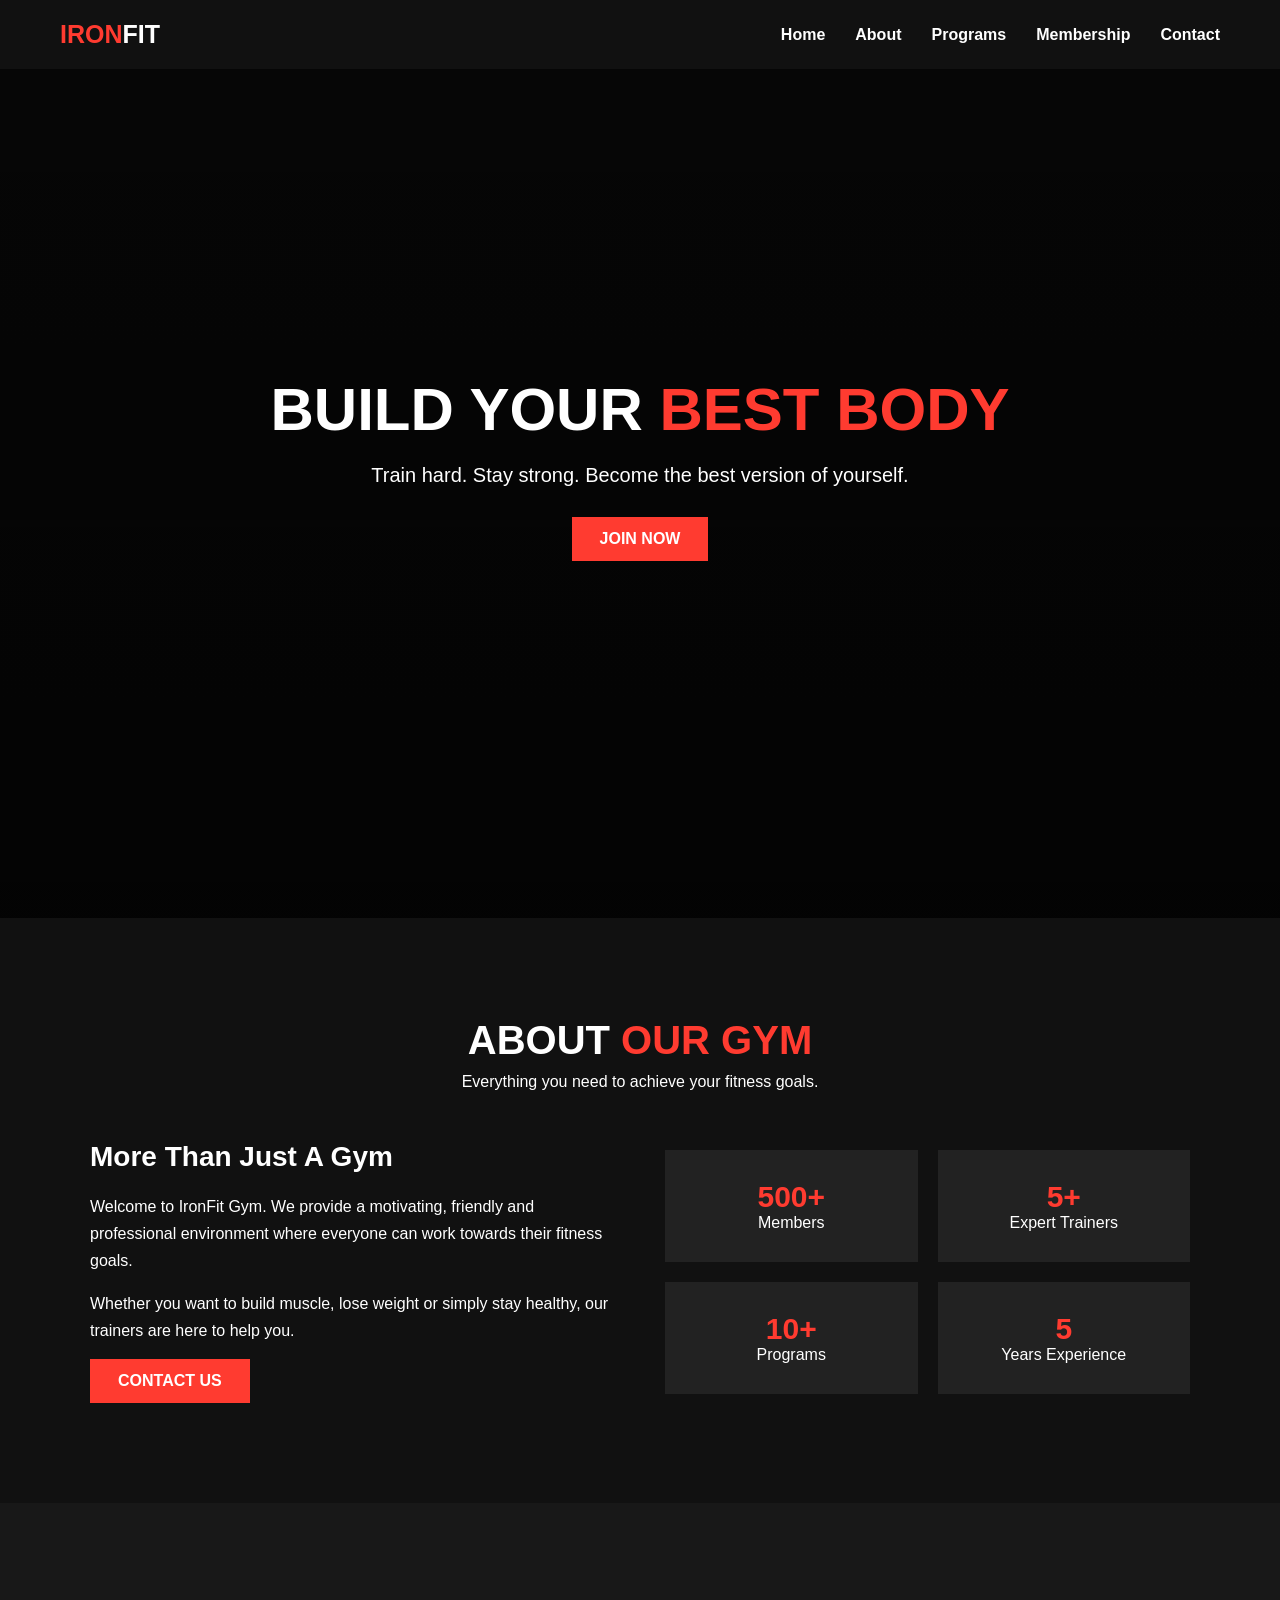
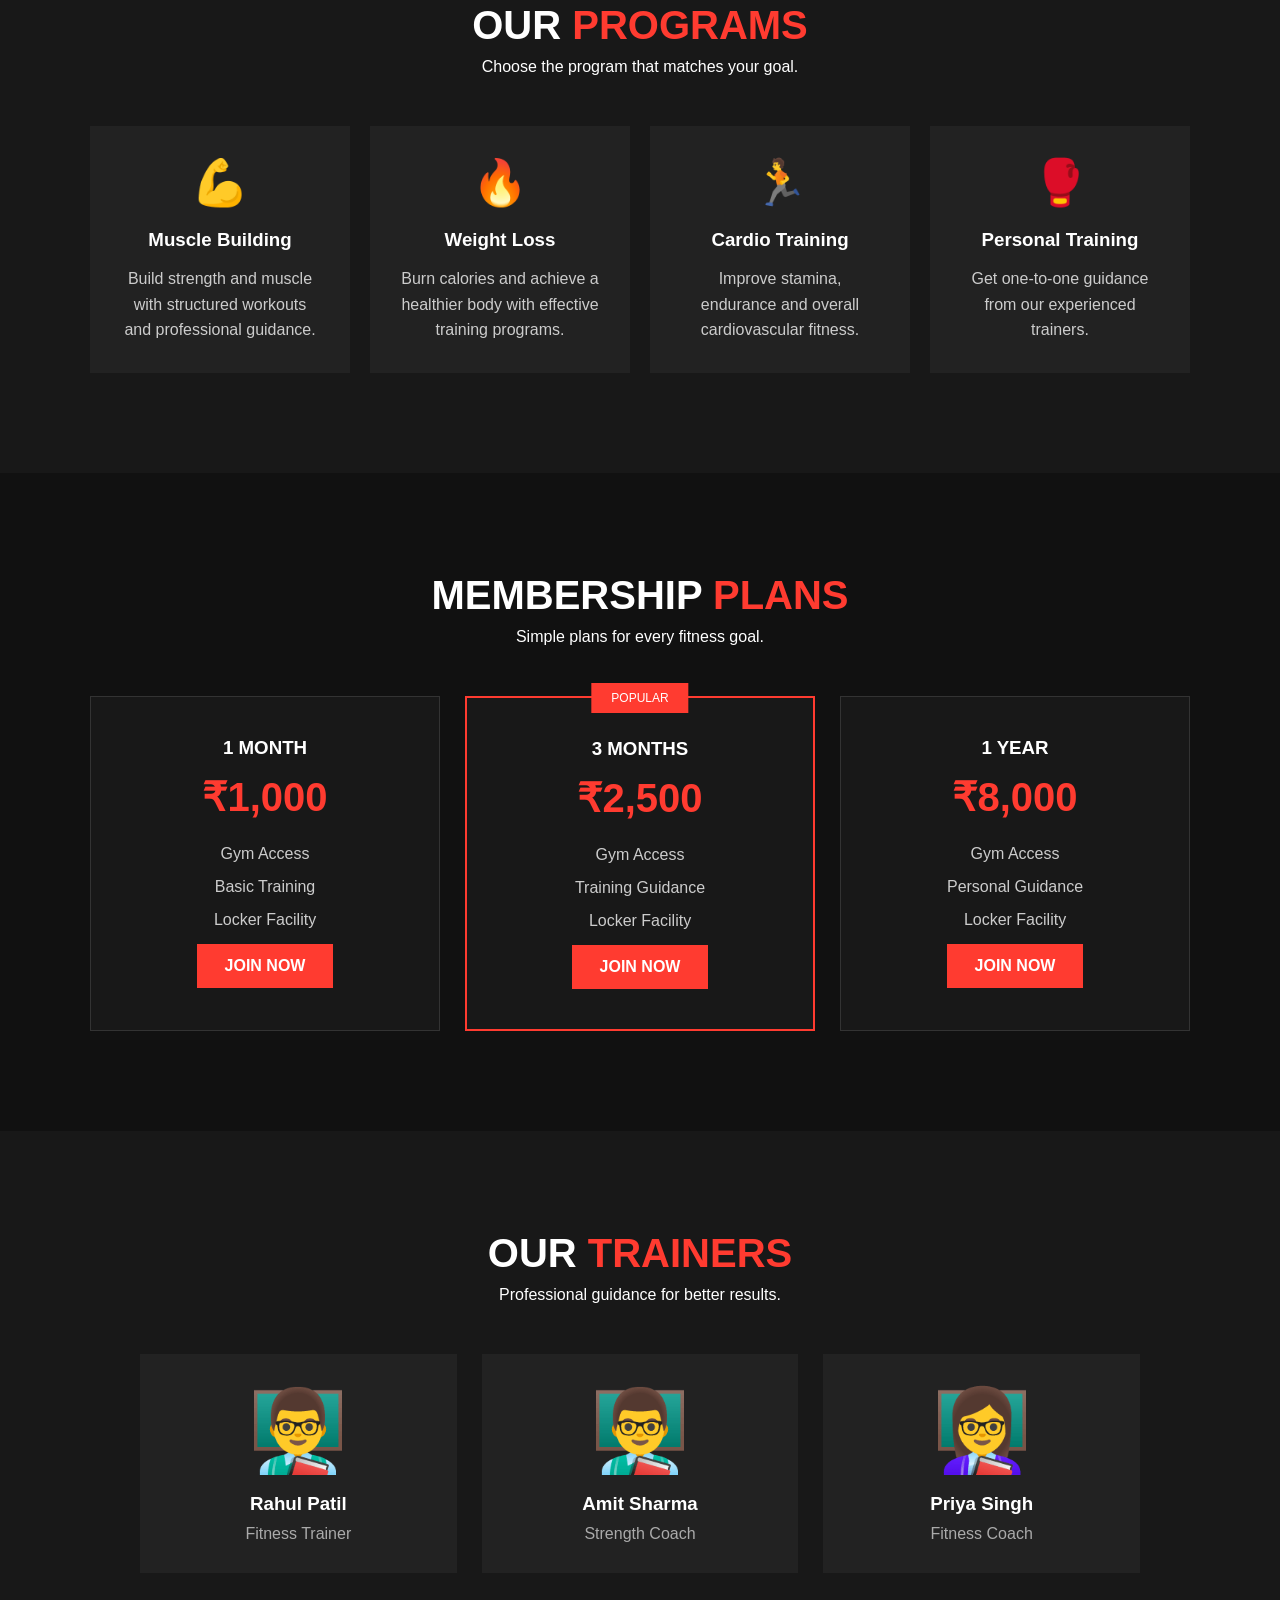
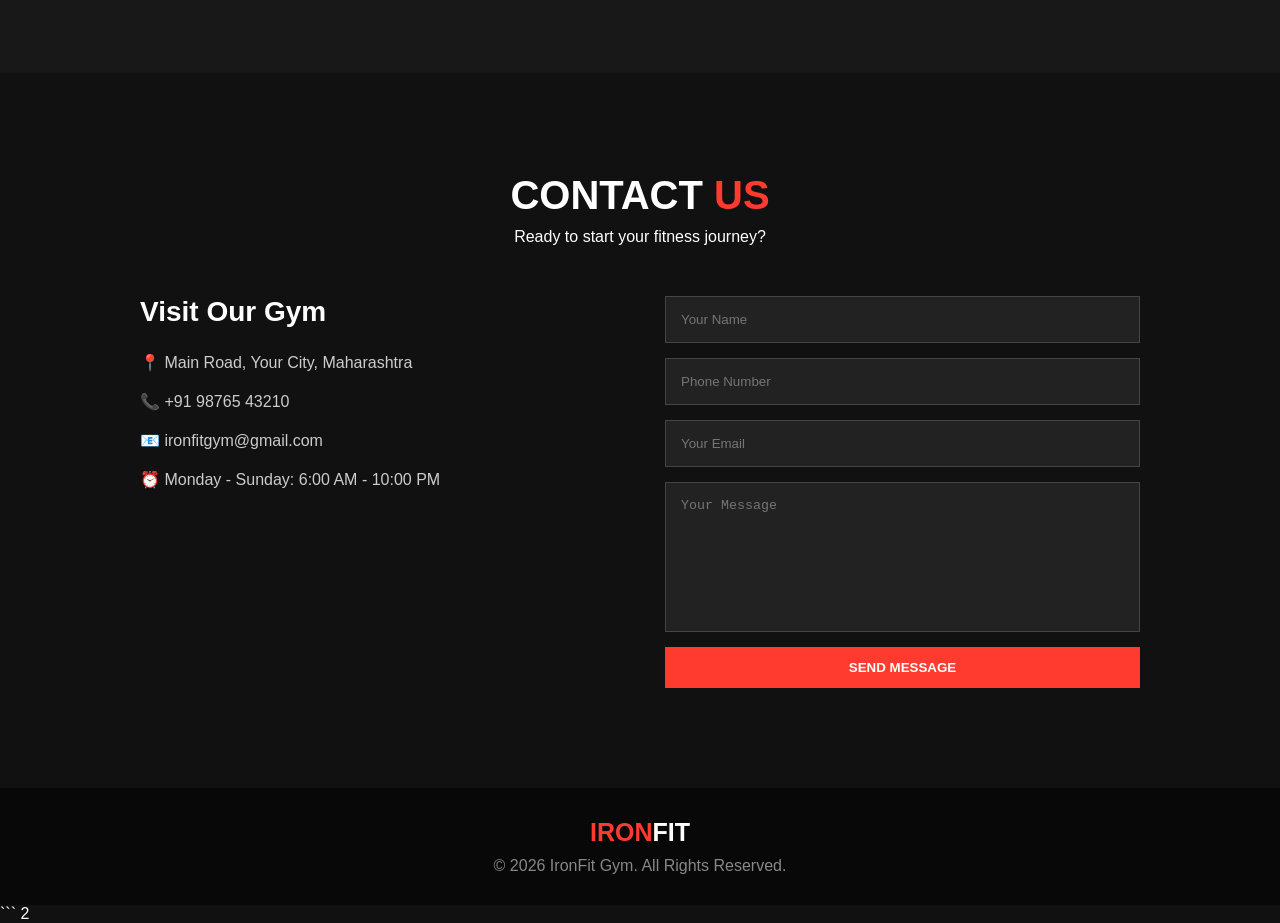
==== index.html @ e56e245d "Add Project" ====
<!DOCTYPE html>

<html lang="en">
<head>
    <meta charset="UTF-8">
    <meta name="viewport" content="width=device-width, initial-scale=1.0">

```
<title>IronFit Gym | Train Hard. Stay Strong.</title>

<link rel="stylesheet" href="style.css">
```

</head>

<body>

```
<!-- Navbar -->
<header>
    <nav class="navbar">

        <div class="logo">
            <span>IRON</span>FIT
        </div>

        <ul class="nav-links">
            <li><a href="#home">Home</a></li>
            <li><a href="#about">About</a></li>
            <li><a href="#programs">Programs</a></li>
            <li><a href="#plans">Membership</a></li>
            <li><a href="#contact">Contact</a></li>
        </ul>

        <button class="menu-btn">☰</button>

    </nav>
</header>


<!-- Hero Section -->
<section id="home" class="hero">

    <div class="hero-content">

        <h1>BUILD YOUR <span>BEST BODY</span></h1>

        <p>
            Train hard. Stay strong. Become the best version of yourself.
        </p>

        <a href="#plans" class="btn">JOIN NOW</a>

    </div>

</section>


<!-- About Section -->
<section id="about" class="section">

    <div class="section-title">
        <h2>ABOUT <span>OUR GYM</span></h2>
        <p>Everything you need to achieve your fitness goals.</p>
    </div>

    <div class="about-container">

        <div class="about-text">

            <h3>More Than Just A Gym</h3>

            <p>
                Welcome to IronFit Gym. We provide a motivating,
                friendly and professional environment where everyone
                can work towards their fitness goals.
            </p>

            <p>
                Whether you want to build muscle, lose weight or
                simply stay healthy, our trainers are here to help you.
            </p>

            <a href="#contact" class="btn">CONTACT US</a>

        </div>

        <div class="about-box">

            <div>
                <h3>500+</h3>
                <p>Members</p>
            </div>

            <div>
                <h3>5+</h3>
                <p>Expert Trainers</p>
            </div>

            <div>
                <h3>10+</h3>
                <p>Programs</p>
            </div>

            <div>
                <h3>5</h3>
                <p>Years Experience</p>
            </div>

        </div>

    </div>

</section>


<!-- Programs -->
<section id="programs" class="section dark-section">

    <div class="section-title">
        <h2>OUR <span>PROGRAMS</span></h2>
        <p>Choose the program that matches your goal.</p>
    </div>

    <div class="cards">

        <div class="card">
            <div class="icon">💪</div>
            <h3>Muscle Building</h3>
            <p>
                Build strength and muscle with structured workouts
                and professional guidance.
            </p>
        </div>

        <div class="card">
            <div class="icon">🔥</div>
            <h3>Weight Loss</h3>
            <p>
                Burn calories and achieve a healthier body with
                effective training programs.
            </p>
        </div>

        <div class="card">
            <div class="icon">🏃</div>
            <h3>Cardio Training</h3>
            <p>
                Improve stamina, endurance and overall cardiovascular
                fitness.
            </p>
        </div>

        <div class="card">
            <div class="icon">🥊</div>
            <h3>Personal Training</h3>
            <p>
                Get one-to-one guidance from our experienced trainers.
            </p>
        </div>

    </div>

</section>


<!-- Membership -->
<section id="plans" class="section">

    <div class="section-title">
        <h2>MEMBERSHIP <span>PLANS</span></h2>
        <p>Simple plans for every fitness goal.</p>
    </div>

    <div class="pricing-container">

        <div class="price-card">

            <h3>1 MONTH</h3>
            <h2>₹1,000</h2>

            <p>Gym Access</p>
            <p>Basic Training</p>
            <p>Locker Facility</p>

            <a href="#contact" class="btn">JOIN NOW</a>

        </div>


        <div class="price-card popular">

            <div class="popular-label">
                POPULAR
            </div>

            <h3>3 MONTHS</h3>
            <h2>₹2,500</h2>

            <p>Gym Access</p>
            <p>Training Guidance</p>
            <p>Locker Facility</p>

            <a href="#contact" class="btn">JOIN NOW</a>

        </div>


        <div class="price-card">

            <h3>1 YEAR</h3>
            <h2>₹8,000</h2>

            <p>Gym Access</p>
            <p>Personal Guidance</p>
            <p>Locker Facility</p>

            <a href="#contact" class="btn">JOIN NOW</a>

        </div>

    </div>

</section>


<!-- Trainers -->
<section class="section dark-section">

    <div class="section-title">
        <h2>OUR <span>TRAINERS</span></h2>
        <p>Professional guidance for better results.</p>
    </div>

    <div class="trainers">

        <div class="trainer">
            <div class="trainer-image">👨‍🏫</div>
            <h3>Rahul Patil</h3>
            <p>Fitness Trainer</p>
        </div>

        <div class="trainer">
            <div class="trainer-image">👨‍🏫</div>
            <h3>Amit Sharma</h3>
            <p>Strength Coach</p>
        </div>

        <div class="trainer">
            <div class="trainer-image">👩‍🏫</div>
            <h3>Priya Singh</h3>
            <p>Fitness Coach</p>
        </div>

    </div>

</section>


<!-- Contact -->
<section id="contact" class="section">

    <div class="section-title">

        <h2>CONTACT <span>US</span></h2>

        <p>
            Ready to start your fitness journey?
        </p>

    </div>


    <div class="contact-container">

        <div class="contact-info">

            <h3>Visit Our Gym</h3>

            <p>📍 Main Road, Your City, Maharashtra</p>

            <p>📞 +91 98765 43210</p>

            <p>📧 ironfitgym@gmail.com</p>

            <p>⏰ Monday - Sunday: 6:00 AM - 10:00 PM</p>

        </div>


        <!-- Formspree Contact Form -->
        <form action="https://formspree.io/f/mjyvznpp" method="POST">

            <input
                type="text"
                name="name"
                placeholder="Your Name"
                required
            >

            <input
                type="tel"
                name="phone"
                placeholder="Phone Number"
                required
            >

            <input
                type="email"
                name="email"
                placeholder="Your Email"
                required
            >

            <textarea
                name="message"
                placeholder="Your Message"
                required
            ></textarea>

            <button type="submit" class="btn">
                SEND MESSAGE
            </button>

        </form>

    </div>

</section>


<!-- Footer -->
<footer>

    <div class="logo">
        <span>IRON</span>FIT
    </div>

    <p>
        © 2026 IronFit Gym. All Rights Reserved.
    </p>

</footer>
```

</body>
</html>
2
---- style.css ----
* {
    margin: 0;
    padding: 0;
    box-sizing: border-box;
}

html {
    scroll-behavior: smooth;
}

body {
    font-family: Arial, sans-serif;
    background: #111;
    color: white;
}


/* Navbar */

header {
    position: fixed;
    top: 0;
    width: 100%;
    background: #111;
    z-index: 1000;
}

.navbar {
    max-width: 1200px;
    margin: auto;

    display: flex;
    justify-content: space-between;
    align-items: center;

    padding: 20px;
}

.logo {
    font-size: 25px;
    font-weight: bold;
}

.logo span {
    color: #ff3b30;
}

.nav-links {
    display: flex;
    list-style: none;
    gap: 30px;
}

.nav-links a {
    color: white;
    text-decoration: none;
    font-weight: bold;
}

.nav-links a:hover {
    color: #ff3b30;
}

.menu-btn {
    display: none;
    background: none;
    border: none;
    color: white;
    font-size: 28px;
}


/* Hero */

.hero {
    min-height: 100vh;

    display: flex;
    align-items: center;
    justify-content: center;

    text-align: center;

    padding: 100px 20px;

    background:
        linear-gradient(rgba(0,0,0,.65), rgba(0,0,0,.8)),
        url("https://images.unsplash.com/photo-1534438327276-14e5300c3a48")
        center/cover;
}

.hero-content {
    max-width: 800px;
}

.hero h1 {
    font-size: 60px;
    margin-bottom: 20px;
}

.hero h1 span {
    color: #ff3b30;
}

.hero p {
    font-size: 20px;
    margin-bottom: 30px;
}


/* Button */

.btn {
    display: inline-block;

    padding: 13px 28px;

    background: #ff3b30;
    color: white;

    text-decoration: none;

    border: none;

    font-weight: bold;

    cursor: pointer;

    transition: .3s;
}

.btn:hover {
    background: #d62828;
    transform: translateY(-2px);
}


/* Sections */

.section {
    padding: 100px 20px;
}

.dark-section {
    background: #181818;
}

.section-title {
    text-align: center;
    margin-bottom: 50px;
}

.section-title h2 {
    font-size: 40px;
    margin-bottom: 10px;
}

.section-title h2 span {
    color: #ff3b30;
}


/* About */

.about-container {
    max-width: 1100px;

    margin: auto;

    display: grid;

    grid-template-columns: 1fr 1fr;

    gap: 50px;

    align-items: center;
}

.about-text h3 {
    font-size: 28px;
    margin-bottom: 20px;
}

.about-text p {
    line-height: 1.7;
    margin-bottom: 15px;
}

.about-box {
    display: grid;

    grid-template-columns: 1fr 1fr;

    gap: 20px;
}

.about-box div {
    background: #222;

    padding: 30px;

    text-align: center;
}

.about-box h3 {
    color: #ff3b30;
    font-size: 30px;
}


/* Cards */

.cards {
    max-width: 1100px;

    margin: auto;

    display: grid;

    grid-template-columns: repeat(4, 1fr);

    gap: 20px;
}

.card {
    background: #222;

    padding: 30px;

    text-align: center;

    transition: .3s;
}

.card:hover {
    transform: translateY(-8px);
}

.icon {
    font-size: 45px;

    margin-bottom: 20px;
}

.card h3 {
    margin-bottom: 15px;
}

.card p {
    line-height: 1.6;
    color: #ccc;
}


/* Pricing */

.pricing-container {
    max-width: 1100px;

    margin: auto;

    display: grid;

    grid-template-columns: repeat(3, 1fr);

    gap: 25px;
}

.price-card {
    background: #181818;

    padding: 40px 30px;

    text-align: center;

    border: 1px solid #333;

    position: relative;
}

.price-card h3 {
    margin-bottom: 15px;
}

.price-card h2 {
    color: #ff3b30;

    font-size: 40px;

    margin-bottom: 25px;
}

.price-card p {
    margin: 15px;
    color: #ccc;
}

.popular {
    border: 2px solid #ff3b30;
}

.popular-label {
    position: absolute;

    top: 0;
    left: 50%;

    transform: translate(-50%, -50%);

    background: #ff3b30;

    padding: 8px 20px;

    font-size: 12px;
}


/* Trainers */

.trainers {
    max-width: 1000px;

    margin: auto;

    display: grid;

    grid-template-columns: repeat(3, 1fr);

    gap: 25px;

    text-align: center;
}

.trainer {
    background: #222;

    padding: 30px;
}

.trainer-image {
    font-size: 80px;

    margin-bottom: 15px;
}

.trainer p {
    color: #aaa;
    margin-top: 10px;
}


/* Contact */

.contact-container {
    max-width: 1000px;

    margin: auto;

    display: grid;

    grid-template-columns: 1fr 1fr;

    gap: 50px;
}

.contact-info h3 {
    font-size: 28px;

    margin-bottom: 25px;
}

.contact-info p {
    margin: 20px 0;

    color: #ccc;
}

form {
    display: flex;

    flex-direction: column;

    gap: 15px;
}

input,
textarea {
    width: 100%;

    padding: 15px;

    background: #222;

    border: 1px solid #444;

    color: white;

    outline: none;
}

textarea {
    height: 150px;

    resize: none;
}


/* Footer */

footer {
    text-align: center;

    padding: 30px;

    background: #080808;
}

footer p {
    margin-top: 10px;

    color: #888;
}


/* Mobile */

@media (max-width: 768px) {

    .nav-links {
        display: none;

        position: absolute;

        top: 70px;
        left: 0;

        width: 100%;

        background: #111;

        flex-direction: column;

        text-align: center;

        padding: 20px;
    }

    .nav-links.active {
        display: flex;
    }

    .menu-btn {
        display: block;
    }

    .hero h1 {
        font-size: 40px;
    }

    .about-container,
    .contact-container {
        grid-template-columns: 1fr;
    }

    .cards {
        grid-template-columns: 1fr 1fr;
    }

    .pricing-container {
        grid-template-columns: 1fr;
    }

    .trainers {
        grid-template-columns: 1fr;
    }
}


@media (max-width: 500px) {

    .cards {
        grid-template-columns: 1fr;
    }

    .hero h1 {
        font-size: 32px;
    }

    .section-title h2 {
        font-size: 30px;
    }
}
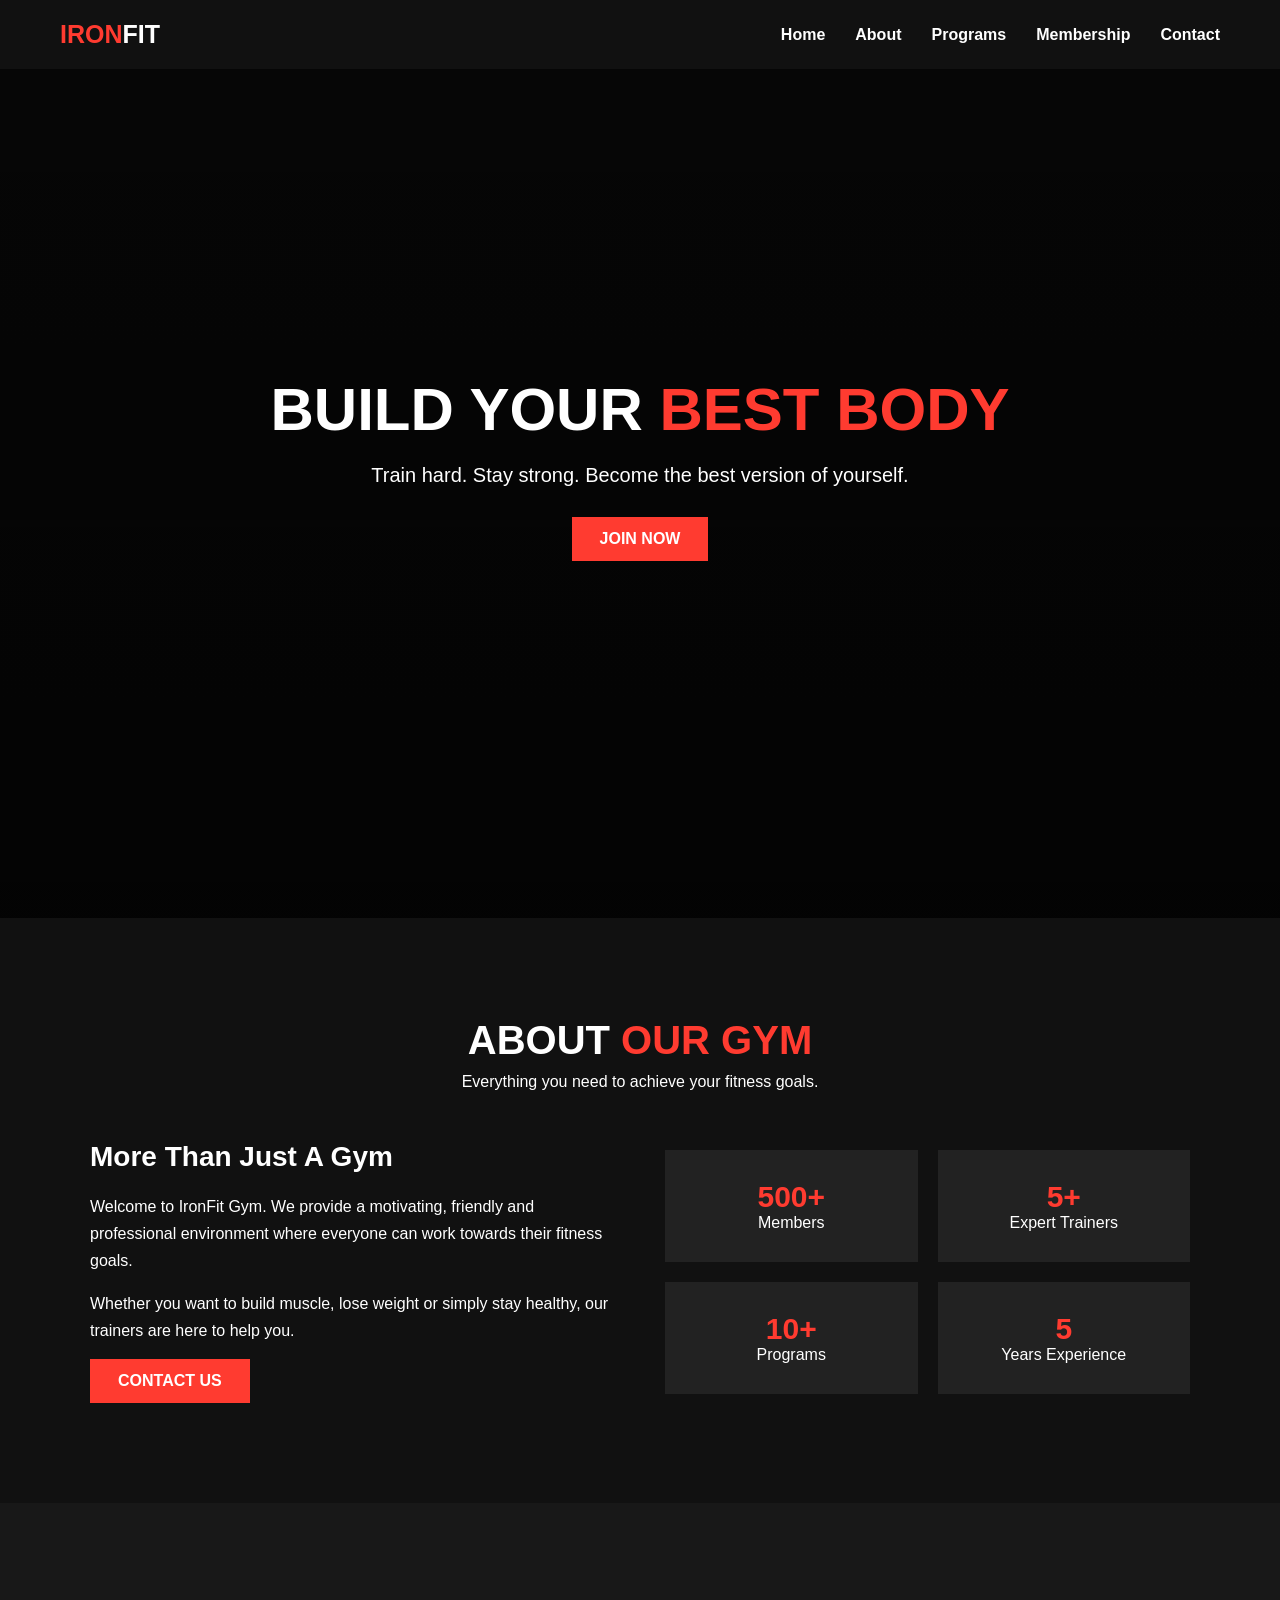
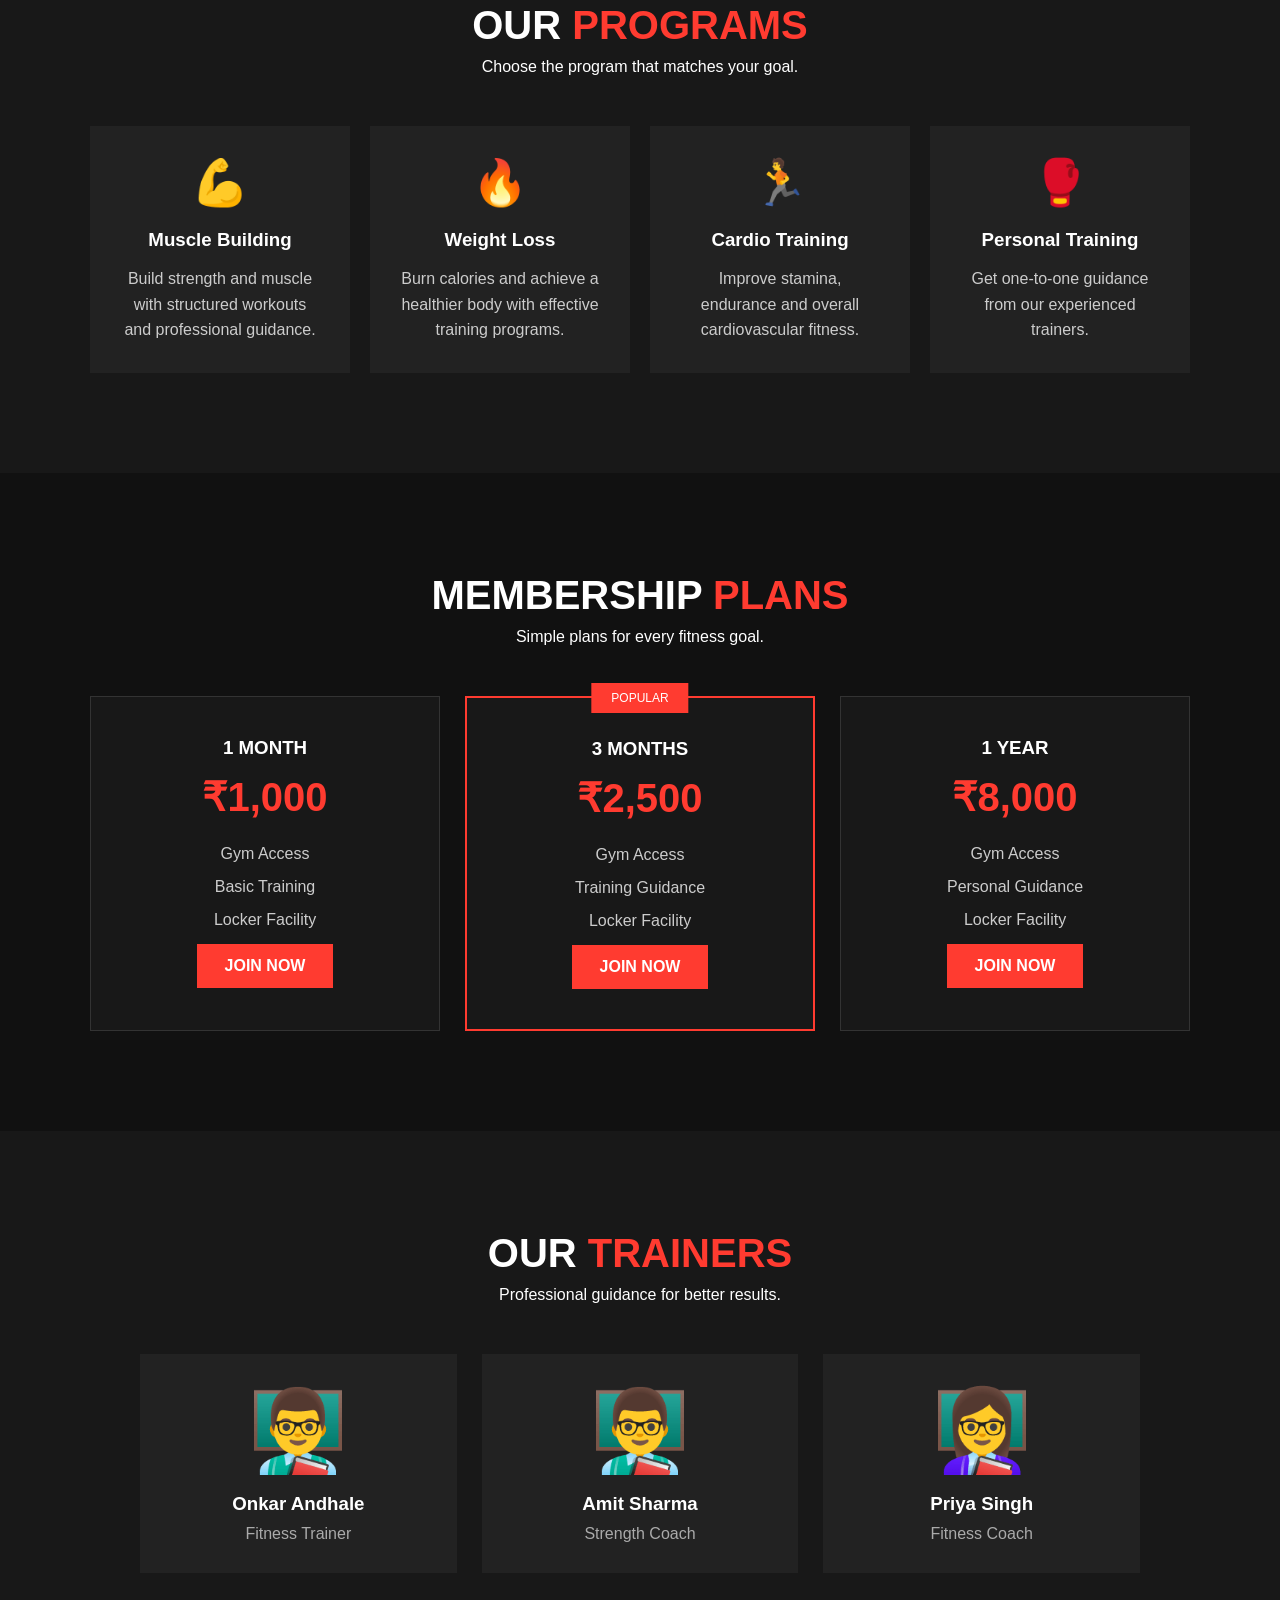
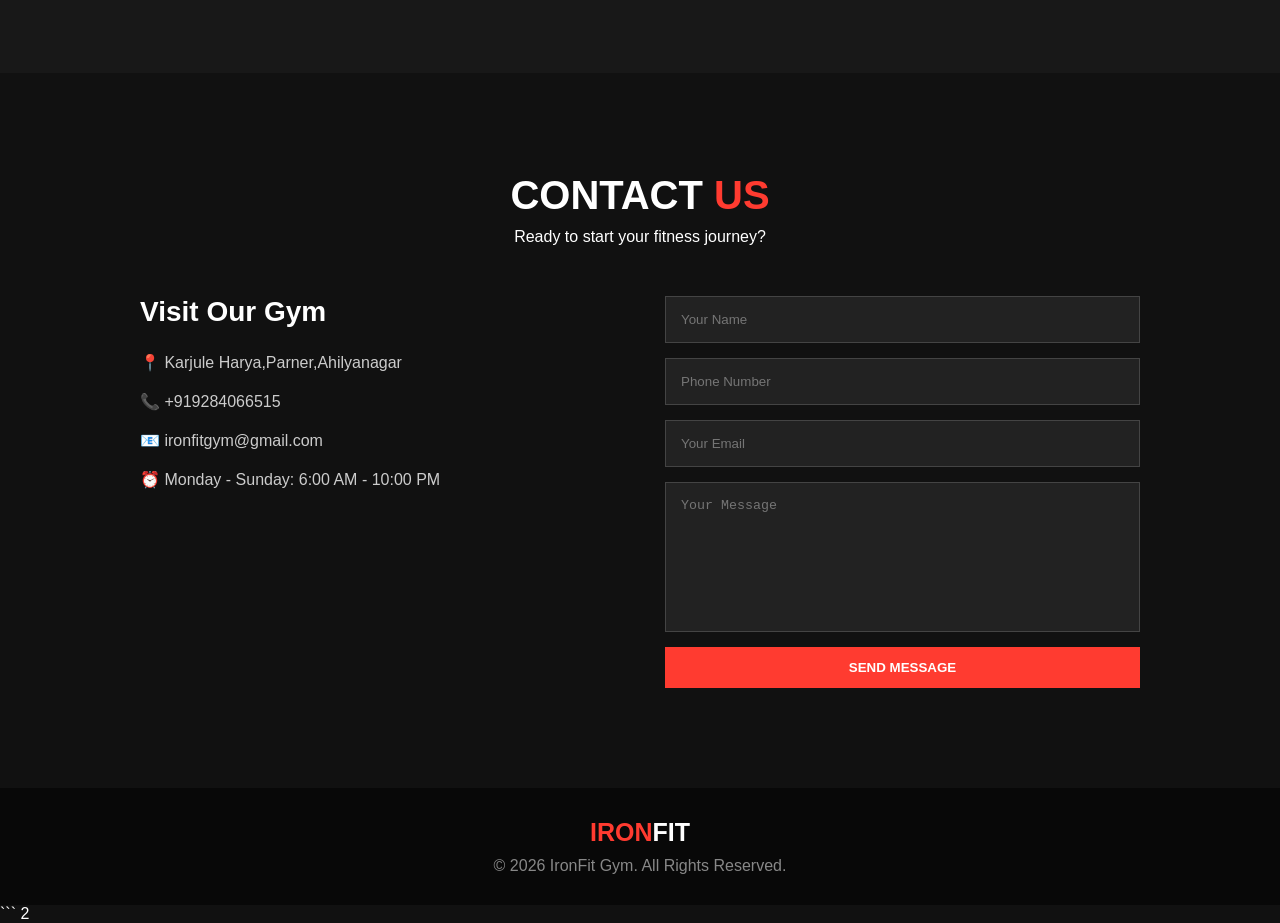
==== commit 58e1dd8a: "Fix HTML structure and update contact information Changes in contact Section and Trainer name" ====
--- a/index.html
+++ b/index.html
@@ -236,7 +236,7 @@
 
         <div class="trainer">
             <div class="trainer-image">👨‍🏫</div>
-            <h3>Rahul Patil</h3>
+            <h3>Onkar Andhale</h3>
             <p>Fitness Trainer</p>
         </div>
 
@@ -277,9 +277,9 @@
 
             <h3>Visit Our Gym</h3>
 
-            <p>📍 Main Road, Your City, Maharashtra</p>
-
-            <p>📞 +91 98765 43210</p>
+            <p>📍 Karjule Harya,Parner,Ahilyanagar</p>
+
+            <p>📞 +919284066515</p>
 
             <p>📧 ironfitgym@gmail.com</p>
 
@@ -345,4 +345,4 @@
 
 </body>
 </html>
-2+2
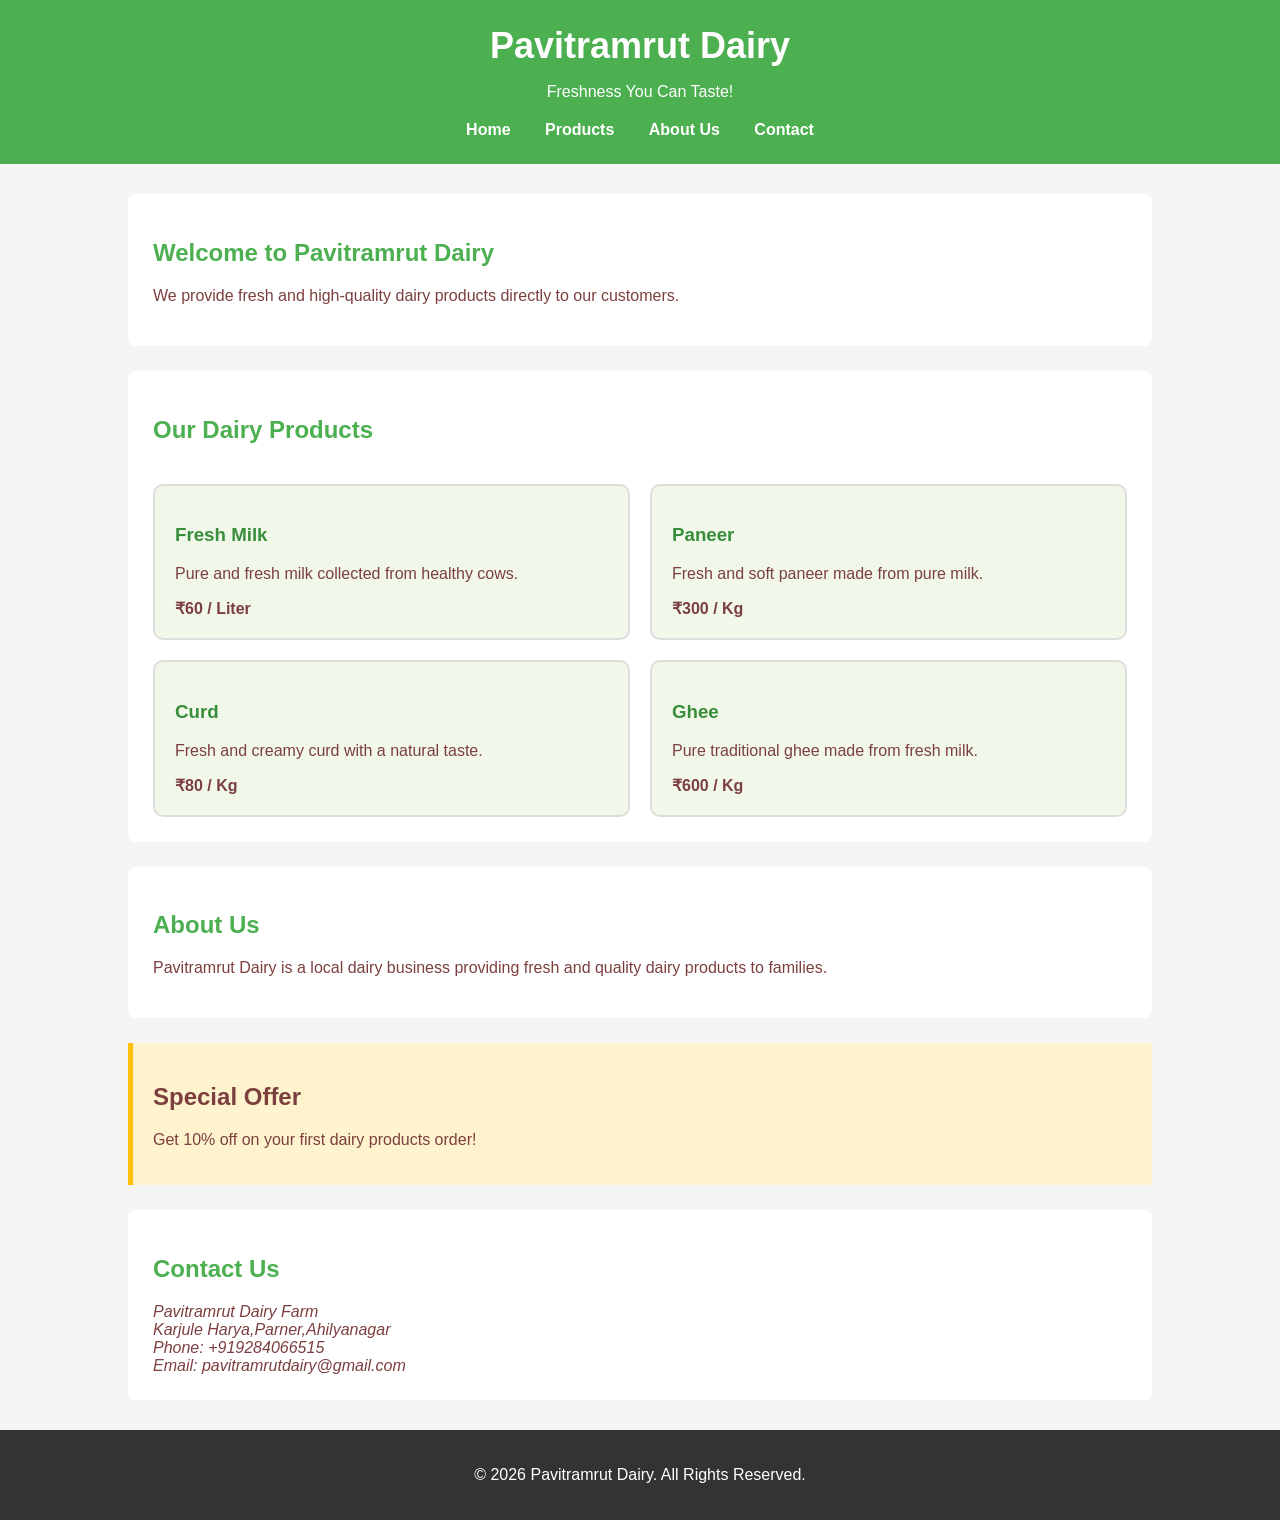
==== commit 85ad3163: "Add files via upload" ====
--- a/index.html
+++ b/index.html
@@ -1,348 +1,99 @@
 <!DOCTYPE html>
+<html lang="en">
 
-<html lang="en">
 <head>
     <meta charset="UTF-8">
     <meta name="viewport" content="width=device-width, initial-scale=1.0">
-
-```
-<title>IronFit Gym | Train Hard. Stay Strong.</title>
-
-<link rel="stylesheet" href="style.css">
-```
-
+    <link rel="stylesheet" href="style.css">
+    <title>Dairy bussness</title>
 </head>
 
 <body>
+    <header>
+        <h1>Pavitramrut Dairy </h1>
+        <p>Freshness You Can Taste!</p>
+        <!-- Navigation -->
+        <nav>
+            <a href="#home">Home</a>
+            <a href="#products">Products</a>
+            <a href="#about us">About Us</a>
+            <a href="#contact">Contact</a>
+        </nav>
+    </header>
+    <main>
+        <!-- home section -->
+        <section id="home">
+            <h2>Welcome to Pavitramrut Dairy</h2>
+            <p>
+                We provide fresh and high-quality dairy products
+                directly to our customers.
+            </p>
+        </section>
+        <!-- products section -->
+        <section id="products">
+            <h2>Our Dairy Products</h2>
 
-```
-<!-- Navbar -->
-<header>
-    <nav class="navbar">
+            <article>
+                <h3>Fresh Milk</h3>
+                <p>Pure and fresh milk collected from healthy cows.</p>
+                <strong>₹60 / Liter</strong>
+            </article>
 
-        <div class="logo">
-            <span>IRON</span>FIT
-        </div>
+            <article>
+                <h3>Paneer</h3>
+                <p>Fresh and soft paneer made from pure milk.</p>
+                <strong>₹300 / Kg</strong>
+            </article>
 
-        <ul class="nav-links">
-            <li><a href="#home">Home</a></li>
-            <li><a href="#about">About</a></li>
-            <li><a href="#programs">Programs</a></li>
-            <li><a href="#plans">Membership</a></li>
-            <li><a href="#contact">Contact</a></li>
-        </ul>
+            <article>
+                <h3>Curd</h3>
+                <p>Fresh and creamy curd with a natural taste.</p>
+                <strong>₹80 / Kg</strong>
+            </article>
 
-        <button class="menu-btn">☰</button>
+            <article>
+                <h3>Ghee</h3>
+                <p>Pure traditional ghee made from fresh milk.</p>
+                <strong>₹600 / Kg</strong>
+            </article>
 
-    </nav>
-</header>
+        </section>
+        <!-- about section -->
+        <section id="about us">
+            <h2>About Us</h2>
+
+            <p>
+                Pavitramrut Dairy is a local dairy business providing
+                fresh and quality dairy products to families.
+            </p>
+
+        </section>
+        <!-- Aside -->
+        <aside>
+            <h2>Special Offer</h2>
+            <p>
+                Get 10% off on your first dairy products order!
+            </p>
+        </aside>
+
+        <section id="contact">
+            <h2>Contact Us</h2>
+            <address>
+                Pavitramrut Dairy Farm<br>
+                Karjule Harya,Parner,Ahilyanagar<br>
+                Phone: +919284066515<br>
+                Email: pavitramrutdairy@gmail.com
+            </address>
+
+        </section>
+    </main>
+    <!-- Footer -->
+    <footer>
+        <p>&copy; 2026 Pavitramrut Dairy. All Rights Reserved.</p>
+    </footer>
 
 
-<!-- Hero Section -->
-<section id="home" class="hero">
-
-    <div class="hero-content">
-
-        <h1>BUILD YOUR <span>BEST BODY</span></h1>
-
-        <p>
-            Train hard. Stay strong. Become the best version of yourself.
-        </p>
-
-        <a href="#plans" class="btn">JOIN NOW</a>
-
-    </div>
-
-</section>
-
-
-<!-- About Section -->
-<section id="about" class="section">
-
-    <div class="section-title">
-        <h2>ABOUT <span>OUR GYM</span></h2>
-        <p>Everything you need to achieve your fitness goals.</p>
-    </div>
-
-    <div class="about-container">
-
-        <div class="about-text">
-
-            <h3>More Than Just A Gym</h3>
-
-            <p>
-                Welcome to IronFit Gym. We provide a motivating,
-                friendly and professional environment where everyone
-                can work towards their fitness goals.
-            </p>
-
-            <p>
-                Whether you want to build muscle, lose weight or
-                simply stay healthy, our trainers are here to help you.
-            </p>
-
-            <a href="#contact" class="btn">CONTACT US</a>
-
-        </div>
-
-        <div class="about-box">
-
-            <div>
-                <h3>500+</h3>
-                <p>Members</p>
-            </div>
-
-            <div>
-                <h3>5+</h3>
-                <p>Expert Trainers</p>
-            </div>
-
-            <div>
-                <h3>10+</h3>
-                <p>Programs</p>
-            </div>
-
-            <div>
-                <h3>5</h3>
-                <p>Years Experience</p>
-            </div>
-
-        </div>
-
-    </div>
-
-</section>
-
-
-<!-- Programs -->
-<section id="programs" class="section dark-section">
-
-    <div class="section-title">
-        <h2>OUR <span>PROGRAMS</span></h2>
-        <p>Choose the program that matches your goal.</p>
-    </div>
-
-    <div class="cards">
-
-        <div class="card">
-            <div class="icon">💪</div>
-            <h3>Muscle Building</h3>
-            <p>
-                Build strength and muscle with structured workouts
-                and professional guidance.
-            </p>
-        </div>
-
-        <div class="card">
-            <div class="icon">🔥</div>
-            <h3>Weight Loss</h3>
-            <p>
-                Burn calories and achieve a healthier body with
-                effective training programs.
-            </p>
-        </div>
-
-        <div class="card">
-            <div class="icon">🏃</div>
-            <h3>Cardio Training</h3>
-            <p>
-                Improve stamina, endurance and overall cardiovascular
-                fitness.
-            </p>
-        </div>
-
-        <div class="card">
-            <div class="icon">🥊</div>
-            <h3>Personal Training</h3>
-            <p>
-                Get one-to-one guidance from our experienced trainers.
-            </p>
-        </div>
-
-    </div>
-
-</section>
-
-
-<!-- Membership -->
-<section id="plans" class="section">
-
-    <div class="section-title">
-        <h2>MEMBERSHIP <span>PLANS</span></h2>
-        <p>Simple plans for every fitness goal.</p>
-    </div>
-
-    <div class="pricing-container">
-
-        <div class="price-card">
-
-            <h3>1 MONTH</h3>
-            <h2>₹1,000</h2>
-
-            <p>Gym Access</p>
-            <p>Basic Training</p>
-            <p>Locker Facility</p>
-
-            <a href="#contact" class="btn">JOIN NOW</a>
-
-        </div>
-
-
-        <div class="price-card popular">
-
-            <div class="popular-label">
-                POPULAR
-            </div>
-
-            <h3>3 MONTHS</h3>
-            <h2>₹2,500</h2>
-
-            <p>Gym Access</p>
-            <p>Training Guidance</p>
-            <p>Locker Facility</p>
-
-            <a href="#contact" class="btn">JOIN NOW</a>
-
-        </div>
-
-
-        <div class="price-card">
-
-            <h3>1 YEAR</h3>
-            <h2>₹8,000</h2>
-
-            <p>Gym Access</p>
-            <p>Personal Guidance</p>
-            <p>Locker Facility</p>
-
-            <a href="#contact" class="btn">JOIN NOW</a>
-
-        </div>
-
-    </div>
-
-</section>
-
-
-<!-- Trainers -->
-<section class="section dark-section">
-
-    <div class="section-title">
-        <h2>OUR <span>TRAINERS</span></h2>
-        <p>Professional guidance for better results.</p>
-    </div>
-
-    <div class="trainers">
-
-        <div class="trainer">
-            <div class="trainer-image">👨‍🏫</div>
-            <h3>Onkar Andhale</h3>
-            <p>Fitness Trainer</p>
-        </div>
-
-        <div class="trainer">
-            <div class="trainer-image">👨‍🏫</div>
-            <h3>Amit Sharma</h3>
-            <p>Strength Coach</p>
-        </div>
-
-        <div class="trainer">
-            <div class="trainer-image">👩‍🏫</div>
-            <h3>Priya Singh</h3>
-            <p>Fitness Coach</p>
-        </div>
-
-    </div>
-
-</section>
-
-
-<!-- Contact -->
-<section id="contact" class="section">
-
-    <div class="section-title">
-
-        <h2>CONTACT <span>US</span></h2>
-
-        <p>
-            Ready to start your fitness journey?
-        </p>
-
-    </div>
-
-
-    <div class="contact-container">
-
-        <div class="contact-info">
-
-            <h3>Visit Our Gym</h3>
-
-            <p>📍 Karjule Harya,Parner,Ahilyanagar</p>
-
-            <p>📞 +919284066515</p>
-
-            <p>📧 ironfitgym@gmail.com</p>
-
-            <p>⏰ Monday - Sunday: 6:00 AM - 10:00 PM</p>
-
-        </div>
-
-
-        <!-- Formspree Contact Form -->
-        <form action="https://formspree.io/f/mjyvznpp" method="POST">
-
-            <input
-                type="text"
-                name="name"
-                placeholder="Your Name"
-                required
-            >
-
-            <input
-                type="tel"
-                name="phone"
-                placeholder="Phone Number"
-                required
-            >
-
-            <input
-                type="email"
-                name="email"
-                placeholder="Your Email"
-                required
-            >
-
-            <textarea
-                name="message"
-                placeholder="Your Message"
-                required
-            ></textarea>
-
-            <button type="submit" class="btn">
-                SEND MESSAGE
-            </button>
-
-        </form>
-
-    </div>
-
-</section>
-
-
-<!-- Footer -->
-<footer>
-
-    <div class="logo">
-        <span>IRON</span>FIT
-    </div>
-
-    <p>
-        © 2026 IronFit Gym. All Rights Reserved.
-    </p>
-
-</footer>
-```
 
 </body>
-</html>
-2
+
+</html>
--- a/style.css
+++ b/style.css
@@ -1,492 +1,97 @@
-* {
+/* General */
+body {
+    font-family: Arial, sans-serif;
     margin: 0;
-    padding: 0;
-    box-sizing: border-box;
+    background-color: #f5f5f5;
+    color: #7c3f3f;
+}
+/* Header */
+header {
+    background-color: #4caf50;
+    color: white;
+    text-align: center;
+    padding: 25px;
+}
+header h1 {
+    margin:0;
+    font-size: 36px;
+}
+/* Navigation */
+nav {
+    margin-top: 20px;
+}
+nav a {
+    color: white;
+    text-decoration:none;
+    margin: 0 15px;
+    font-weight: bold;
+}
+nav a:hover {
+    text-decoration: underline;
 }
 
-html {
-    scroll-behavior: smooth;
+/* Main */
+main {
+    width: 80%;
+    margin: 30px auto ;
+}
+/* Sections */
+section {
+    background-color: white;
+    padding: 25px;
+    margin-bottom: 25px;
+    border-radius: 8px;
+}
+section h2 {
+    color: #4caf50;
+}
+/* Products */
+#products {
+    display:grid ;
+    grid-template-columns: repeat(2, 1fr);
+    gap: 20px;
+}
+#products > h2 {
+    grid-column: 1 / -1;
+}
+article {
+    padding: 20px;
+    background-color: #f1f8e9;
+    border: 2px solid #ddd;
+    border-radius: 10px;
+}
+article h3 {
+    color: #388e3c;
 }
 
-body {
-    font-family: Arial, sans-serif;
-    background: #111;
+/* Aside */
+aside {
+    background-color: #fff3cd;
+    padding: 20px;
+    margin-bottom: 25px;
+    border-left: 5px solid #ffc107;
+}
+/* Footer */
+footer {
+    background-color: #333;
     color: white;
-}
+    text-align: center;
+    padding: 20px;
+}/* Mobile */
+@media (max-width: 600px) {
 
-
-/* Navbar */
-
-header {
-    position: fixed;
-    top: 0;
-    width: 100%;
-    background: #111;
-    z-index: 1000;
-}
-
-.navbar {
-    max-width: 1200px;
-    margin: auto;
-
-    display: flex;
-    justify-content: space-between;
-    align-items: center;
-
-    padding: 20px;
-}
-
-.logo {
-    font-size: 25px;
-    font-weight: bold;
-}
-
-.logo span {
-    color: #ff3b30;
-}
-
-.nav-links {
-    display: flex;
-    list-style: none;
-    gap: 30px;
-}
-
-.nav-links a {
-    color: white;
-    text-decoration: none;
-    font-weight: bold;
-}
-
-.nav-links a:hover {
-    color: #ff3b30;
-}
-
-.menu-btn {
-    display: none;
-    background: none;
-    border: none;
-    color: white;
-    font-size: 28px;
-}
-
-
-/* Hero */
-
-.hero {
-    min-height: 100vh;
-
-    display: flex;
-    align-items: center;
-    justify-content: center;
-
-    text-align: center;
-
-    padding: 100px 20px;
-
-    background:
-        linear-gradient(rgba(0,0,0,.65), rgba(0,0,0,.8)),
-        url("https://images.unsplash.com/photo-1534438327276-14e5300c3a48")
-        center/cover;
-}
-
-.hero-content {
-    max-width: 800px;
-}
-
-.hero h1 {
-    font-size: 60px;
-    margin-bottom: 20px;
-}
-
-.hero h1 span {
-    color: #ff3b30;
-}
-
-.hero p {
-    font-size: 20px;
-    margin-bottom: 30px;
-}
-
-
-/* Button */
-
-.btn {
-    display: inline-block;
-
-    padding: 13px 28px;
-
-    background: #ff3b30;
-    color: white;
-
-    text-decoration: none;
-
-    border: none;
-
-    font-weight: bold;
-
-    cursor: pointer;
-
-    transition: .3s;
-}
-
-.btn:hover {
-    background: #d62828;
-    transform: translateY(-2px);
-}
-
-
-/* Sections */
-
-.section {
-    padding: 100px 20px;
-}
-
-.dark-section {
-    background: #181818;
-}
-
-.section-title {
-    text-align: center;
-    margin-bottom: 50px;
-}
-
-.section-title h2 {
-    font-size: 40px;
-    margin-bottom: 10px;
-}
-
-.section-title h2 span {
-    color: #ff3b30;
-}
-
-
-/* About */
-
-.about-container {
-    max-width: 1100px;
-
-    margin: auto;
-
-    display: grid;
-
-    grid-template-columns: 1fr 1fr;
-
-    gap: 50px;
-
-    align-items: center;
-}
-
-.about-text h3 {
-    font-size: 28px;
-    margin-bottom: 20px;
-}
-
-.about-text p {
-    line-height: 1.7;
-    margin-bottom: 15px;
-}
-
-.about-box {
-    display: grid;
-
-    grid-template-columns: 1fr 1fr;
-
-    gap: 20px;
-}
-
-.about-box div {
-    background: #222;
-
-    padding: 30px;
-
-    text-align: center;
-}
-
-.about-box h3 {
-    color: #ff3b30;
-    font-size: 30px;
-}
-
-
-/* Cards */
-
-.cards {
-    max-width: 1100px;
-
-    margin: auto;
-
-    display: grid;
-
-    grid-template-columns: repeat(4, 1fr);
-
-    gap: 20px;
-}
-
-.card {
-    background: #222;
-
-    padding: 30px;
-
-    text-align: center;
-
-    transition: .3s;
-}
-
-.card:hover {
-    transform: translateY(-8px);
-}
-
-.icon {
-    font-size: 45px;
-
-    margin-bottom: 20px;
-}
-
-.card h3 {
-    margin-bottom: 15px;
-}
-
-.card p {
-    line-height: 1.6;
-    color: #ccc;
-}
-
-
-/* Pricing */
-
-.pricing-container {
-    max-width: 1100px;
-
-    margin: auto;
-
-    display: grid;
-
-    grid-template-columns: repeat(3, 1fr);
-
-    gap: 25px;
-}
-
-.price-card {
-    background: #181818;
-
-    padding: 40px 30px;
-
-    text-align: center;
-
-    border: 1px solid #333;
-
-    position: relative;
-}
-
-.price-card h3 {
-    margin-bottom: 15px;
-}
-
-.price-card h2 {
-    color: #ff3b30;
-
-    font-size: 40px;
-
-    margin-bottom: 25px;
-}
-
-.price-card p {
-    margin: 15px;
-    color: #ccc;
-}
-
-.popular {
-    border: 2px solid #ff3b30;
-}
-
-.popular-label {
-    position: absolute;
-
-    top: 0;
-    left: 50%;
-
-    transform: translate(-50%, -50%);
-
-    background: #ff3b30;
-
-    padding: 8px 20px;
-
-    font-size: 12px;
-}
-
-
-/* Trainers */
-
-.trainers {
-    max-width: 1000px;
-
-    margin: auto;
-
-    display: grid;
-
-    grid-template-columns: repeat(3, 1fr);
-
-    gap: 25px;
-
-    text-align: center;
-}
-
-.trainer {
-    background: #222;
-
-    padding: 30px;
-}
-
-.trainer-image {
-    font-size: 80px;
-
-    margin-bottom: 15px;
-}
-
-.trainer p {
-    color: #aaa;
-    margin-top: 10px;
-}
-
-
-/* Contact */
-
-.contact-container {
-    max-width: 1000px;
-
-    margin: auto;
-
-    display: grid;
-
-    grid-template-columns: 1fr 1fr;
-
-    gap: 50px;
-}
-
-.contact-info h3 {
-    font-size: 28px;
-
-    margin-bottom: 25px;
-}
-
-.contact-info p {
-    margin: 20px 0;
-
-    color: #ccc;
-}
-
-form {
-    display: flex;
-
-    flex-direction: column;
-
-    gap: 15px;
-}
-
-input,
-textarea {
-    width: 100%;
-
-    padding: 15px;
-
-    background: #222;
-
-    border: 1px solid #444;
-
-    color: white;
-
-    outline: none;
-}
-
-textarea {
-    height: 150px;
-
-    resize: none;
-}
-
-
-/* Footer */
-
-footer {
-    text-align: center;
-
-    padding: 30px;
-
-    background: #080808;
-}
-
-footer p {
-    margin-top: 10px;
-
-    color: #888;
-}
-
-
-/* Mobile */
-
-@media (max-width: 768px) {
-
-    .nav-links {
-        display: none;
-
-        position: absolute;
-
-        top: 70px;
-        left: 0;
-
-        width: 100%;
-
-        background: #111;
-
-        flex-direction: column;
-
-        text-align: center;
-
-        padding: 20px;
+    main {
+        width: 90%;
     }
 
-    .nav-links.active {
-        display: flex;
-    }
-
-    .menu-btn {
-        display: block;
-    }
-
-    .hero h1 {
-        font-size: 40px;
-    }
-
-    .about-container,
-    .contact-container {
+    #products {
         grid-template-columns: 1fr;
     }
 
-    .cards {
-        grid-template-columns: 1fr 1fr;
-    }
-
-    .pricing-container {
-        grid-template-columns: 1fr;
-    }
-
-    .trainers {
-        grid-template-columns: 1fr;
+    nav a {
+        display: block;
+        margin: 10px;
     }
 }
 
 
-@media (max-width: 500px) {
-
-    .cards {
-        grid-template-columns: 1fr;
-    }
-
-    .hero h1 {
-        font-size: 32px;
-    }
-
-    .section-title h2 {
-        font-size: 30px;
-    }
-}
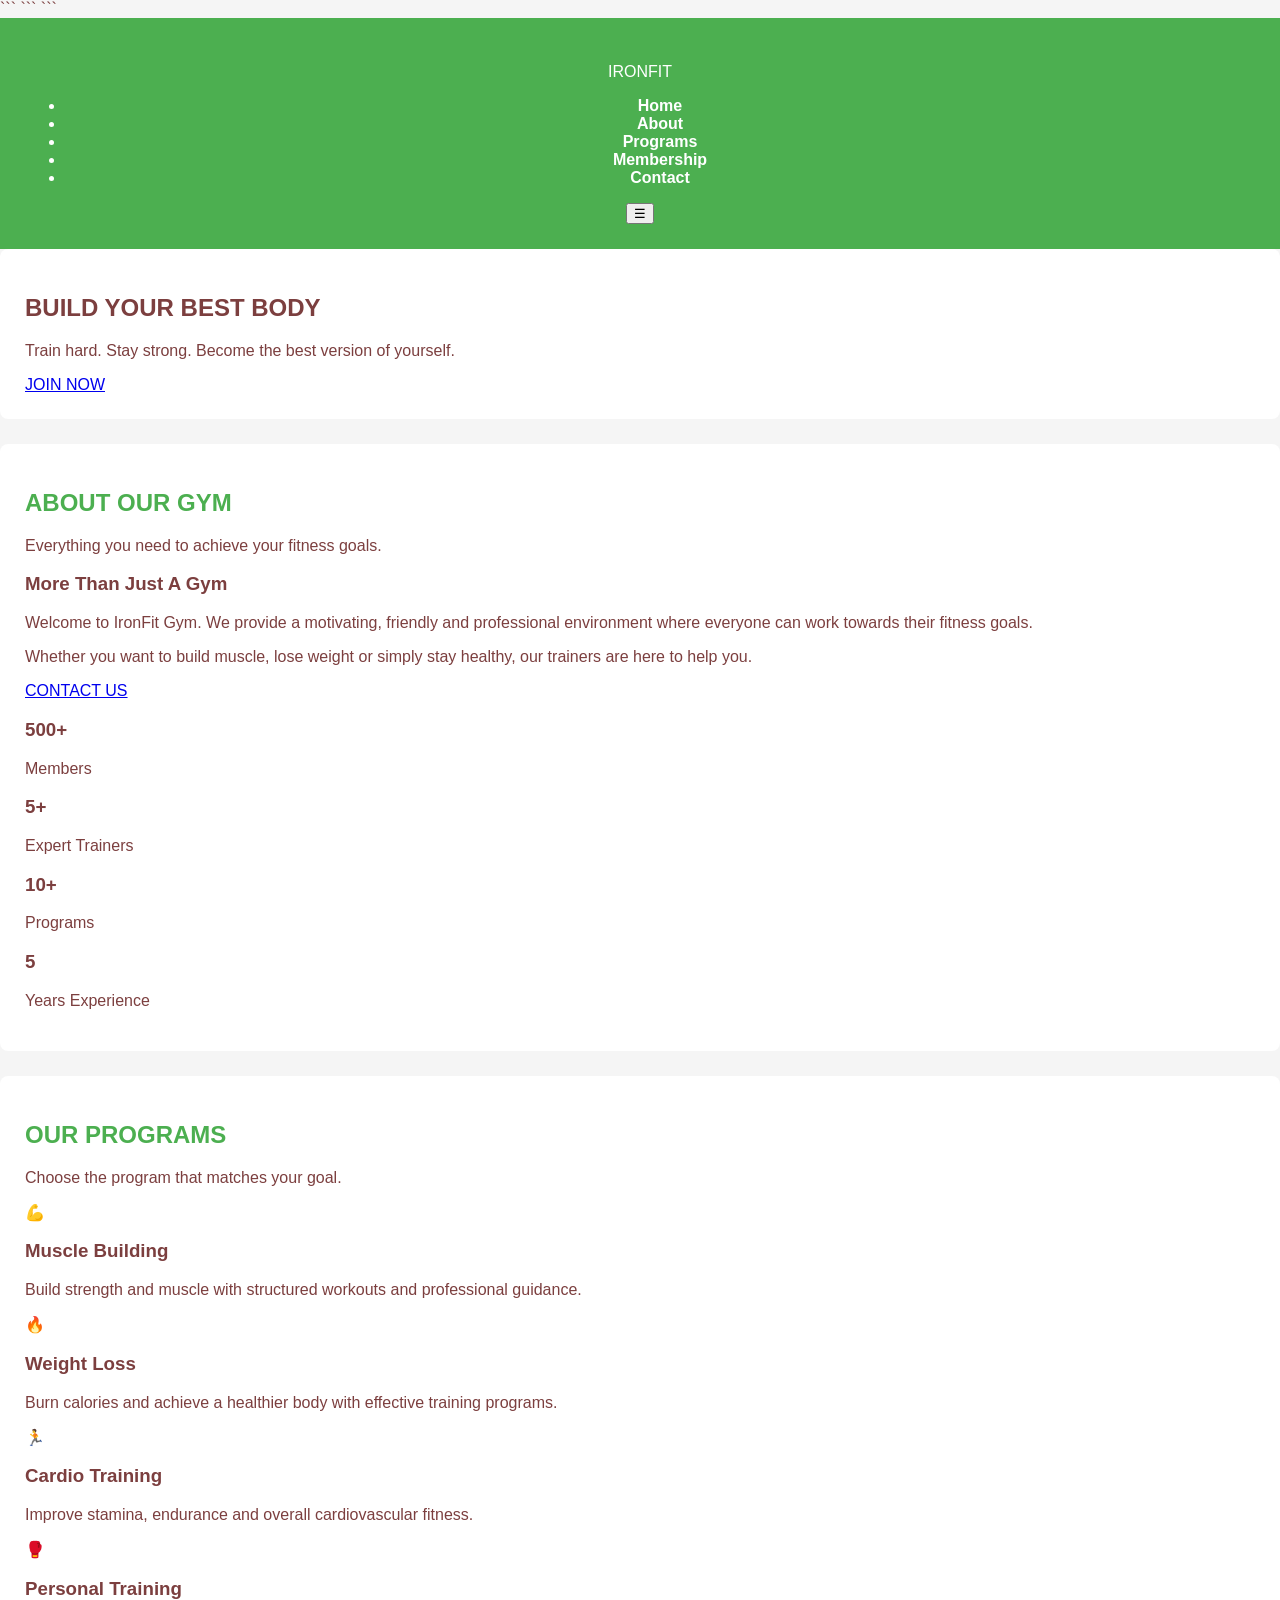
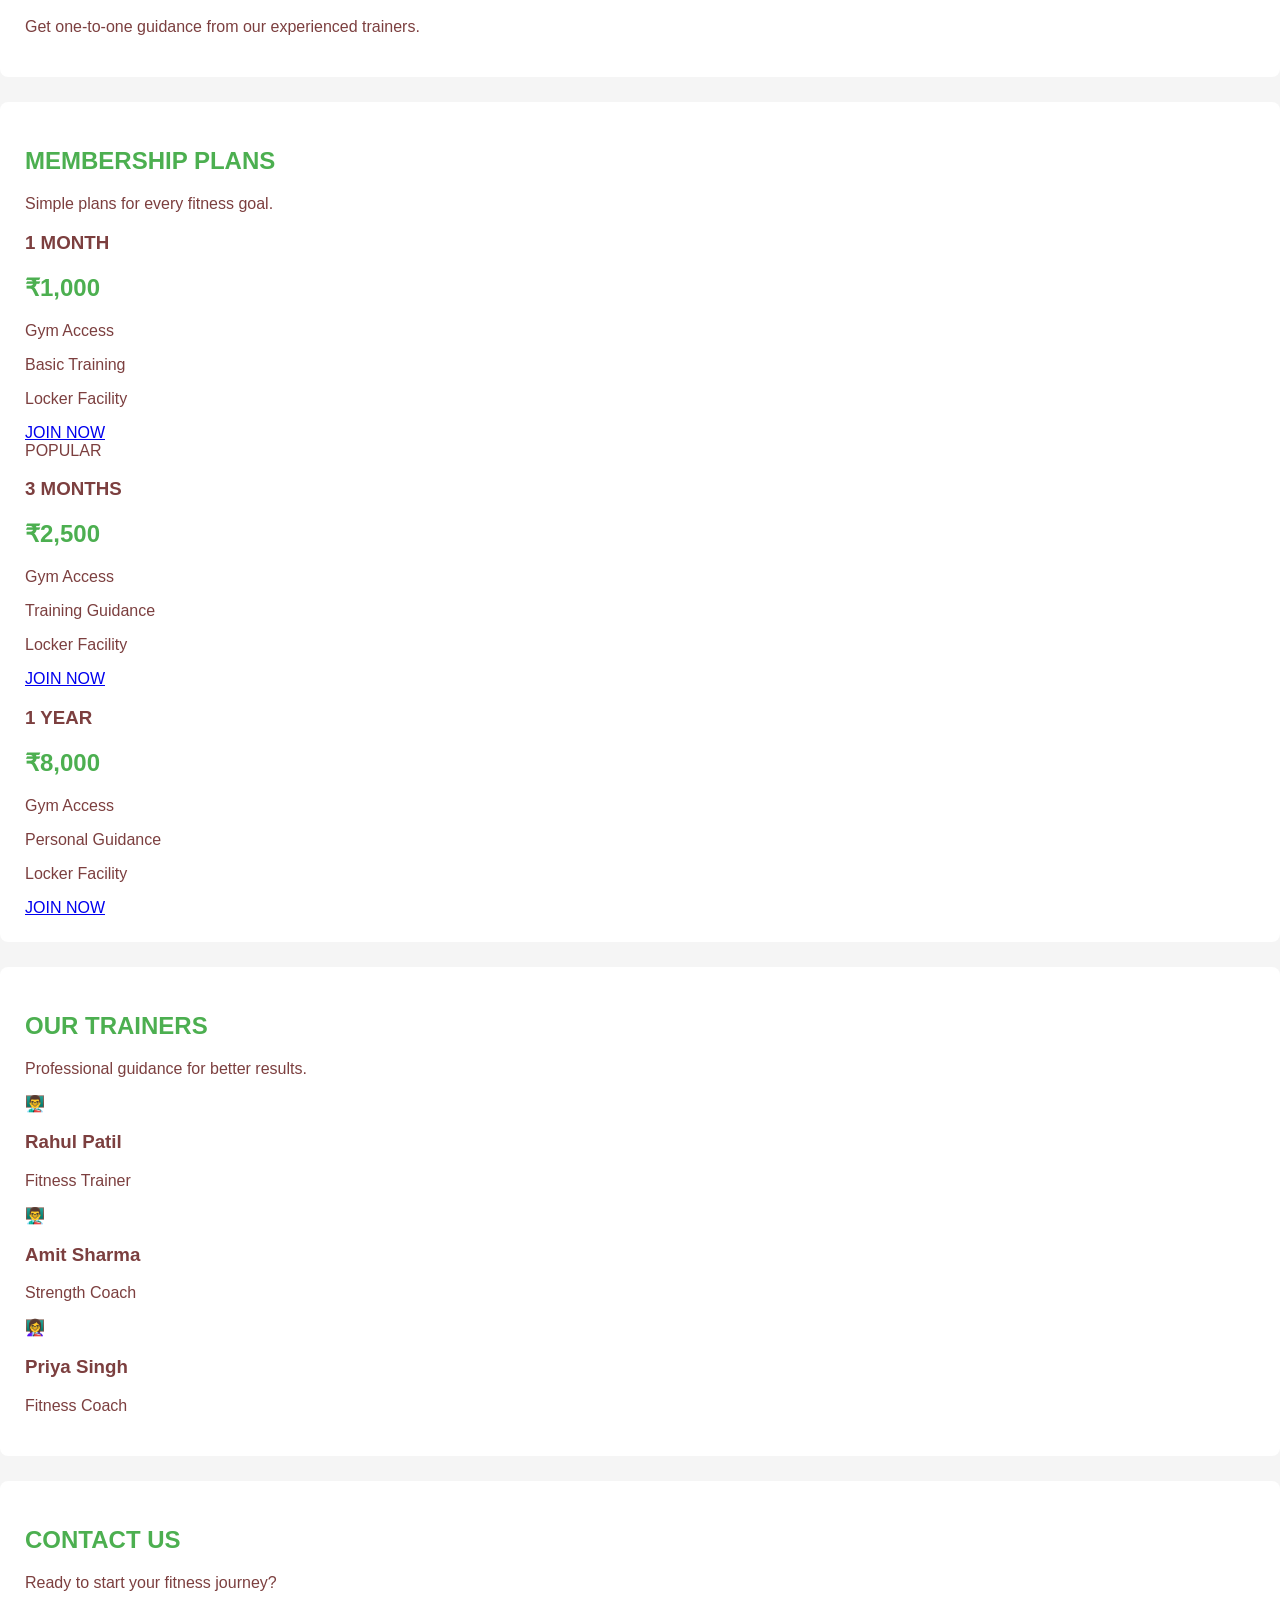
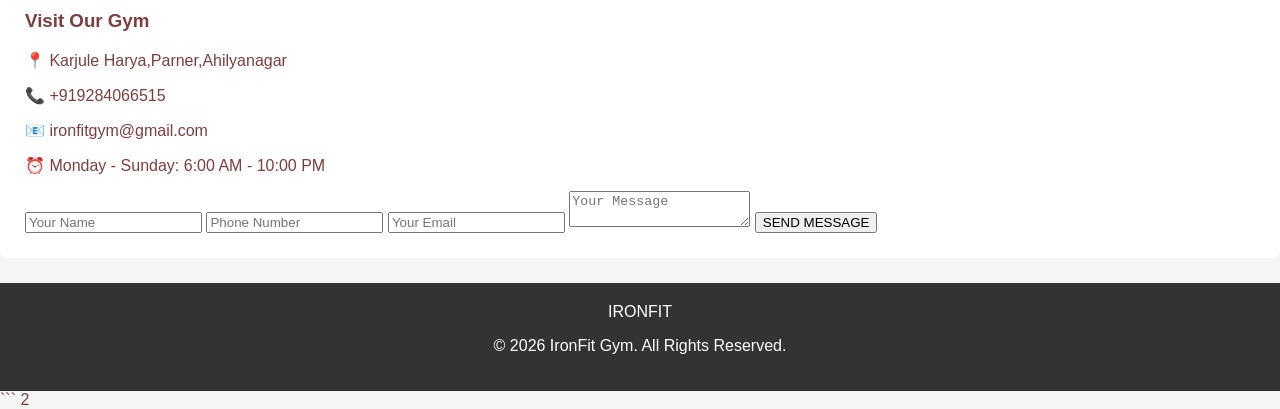
==== commit ca5132de: "Replace dairy business content with gym website" ====
--- a/index.html
+++ b/index.html
@@ -1,99 +1,348 @@
 <!DOCTYPE html>
+
 <html lang="en">
-
 <head>
     <meta charset="UTF-8">
     <meta name="viewport" content="width=device-width, initial-scale=1.0">
-    <link rel="stylesheet" href="style.css">
-    <title>Dairy bussness</title>
+
+```
+<title>IronFit Gym | Train Hard. Stay Strong.</title>
+
+<link rel="stylesheet" href="style.css">
+```
+
 </head>
 
 <body>
-    <header>
-        <h1>Pavitramrut Dairy </h1>
-        <p>Freshness You Can Taste!</p>
-        <!-- Navigation -->
-        <nav>
-            <a href="#home">Home</a>
-            <a href="#products">Products</a>
-            <a href="#about us">About Us</a>
-            <a href="#contact">Contact</a>
-        </nav>
-    </header>
-    <main>
-        <!-- home section -->
-        <section id="home">
-            <h2>Welcome to Pavitramrut Dairy</h2>
-            <p>
-                We provide fresh and high-quality dairy products
-                directly to our customers.
-            </p>
-        </section>
-        <!-- products section -->
-        <section id="products">
-            <h2>Our Dairy Products</h2>
-
-            <article>
-                <h3>Fresh Milk</h3>
-                <p>Pure and fresh milk collected from healthy cows.</p>
-                <strong>₹60 / Liter</strong>
-            </article>
-
-            <article>
-                <h3>Paneer</h3>
-                <p>Fresh and soft paneer made from pure milk.</p>
-                <strong>₹300 / Kg</strong>
-            </article>
-
-            <article>
-                <h3>Curd</h3>
-                <p>Fresh and creamy curd with a natural taste.</p>
-                <strong>₹80 / Kg</strong>
-            </article>
-
-            <article>
-                <h3>Ghee</h3>
-                <p>Pure traditional ghee made from fresh milk.</p>
-                <strong>₹600 / Kg</strong>
-            </article>
-
-        </section>
-        <!-- about section -->
-        <section id="about us">
-            <h2>About Us</h2>
-
-            <p>
-                Pavitramrut Dairy is a local dairy business providing
-                fresh and quality dairy products to families.
-            </p>
-
-        </section>
-        <!-- Aside -->
-        <aside>
-            <h2>Special Offer</h2>
-            <p>
-                Get 10% off on your first dairy products order!
-            </p>
-        </aside>
-
-        <section id="contact">
-            <h2>Contact Us</h2>
-            <address>
-                Pavitramrut Dairy Farm<br>
-                Karjule Harya,Parner,Ahilyanagar<br>
-                Phone: +919284066515<br>
-                Email: pavitramrutdairy@gmail.com
-            </address>
-
-        </section>
-    </main>
-    <!-- Footer -->
-    <footer>
-        <p>&copy; 2026 Pavitramrut Dairy. All Rights Reserved.</p>
-    </footer>
-
-
+
+```
+<!-- Navbar -->
+<header>
+    <nav class="navbar">
+
+        <div class="logo">
+            <span>IRON</span>FIT
+        </div>
+
+        <ul class="nav-links">
+            <li><a href="#home">Home</a></li>
+            <li><a href="#about">About</a></li>
+            <li><a href="#programs">Programs</a></li>
+            <li><a href="#plans">Membership</a></li>
+            <li><a href="#contact">Contact</a></li>
+        </ul>
+
+        <button class="menu-btn">☰</button>
+
+    </nav>
+</header>
+
+
+<!-- Hero Section -->
+<section id="home" class="hero">
+
+    <div class="hero-content">
+
+        <h1>BUILD YOUR <span>BEST BODY</span></h1>
+
+        <p>
+            Train hard. Stay strong. Become the best version of yourself.
+        </p>
+
+        <a href="#plans" class="btn">JOIN NOW</a>
+
+    </div>
+
+</section>
+
+
+<!-- About Section -->
+<section id="about" class="section">
+
+    <div class="section-title">
+        <h2>ABOUT <span>OUR GYM</span></h2>
+        <p>Everything you need to achieve your fitness goals.</p>
+    </div>
+
+    <div class="about-container">
+
+        <div class="about-text">
+
+            <h3>More Than Just A Gym</h3>
+
+            <p>
+                Welcome to IronFit Gym. We provide a motivating,
+                friendly and professional environment where everyone
+                can work towards their fitness goals.
+            </p>
+
+            <p>
+                Whether you want to build muscle, lose weight or
+                simply stay healthy, our trainers are here to help you.
+            </p>
+
+            <a href="#contact" class="btn">CONTACT US</a>
+
+        </div>
+
+        <div class="about-box">
+
+            <div>
+                <h3>500+</h3>
+                <p>Members</p>
+            </div>
+
+            <div>
+                <h3>5+</h3>
+                <p>Expert Trainers</p>
+            </div>
+
+            <div>
+                <h3>10+</h3>
+                <p>Programs</p>
+            </div>
+
+            <div>
+                <h3>5</h3>
+                <p>Years Experience</p>
+            </div>
+
+        </div>
+
+    </div>
+
+</section>
+
+
+<!-- Programs -->
+<section id="programs" class="section dark-section">
+
+    <div class="section-title">
+        <h2>OUR <span>PROGRAMS</span></h2>
+        <p>Choose the program that matches your goal.</p>
+    </div>
+
+    <div class="cards">
+
+        <div class="card">
+            <div class="icon">💪</div>
+            <h3>Muscle Building</h3>
+            <p>
+                Build strength and muscle with structured workouts
+                and professional guidance.
+            </p>
+        </div>
+
+        <div class="card">
+            <div class="icon">🔥</div>
+            <h3>Weight Loss</h3>
+            <p>
+                Burn calories and achieve a healthier body with
+                effective training programs.
+            </p>
+        </div>
+
+        <div class="card">
+            <div class="icon">🏃</div>
+            <h3>Cardio Training</h3>
+            <p>
+                Improve stamina, endurance and overall cardiovascular
+                fitness.
+            </p>
+        </div>
+
+        <div class="card">
+            <div class="icon">🥊</div>
+            <h3>Personal Training</h3>
+            <p>
+                Get one-to-one guidance from our experienced trainers.
+            </p>
+        </div>
+
+    </div>
+
+</section>
+
+
+<!-- Membership -->
+<section id="plans" class="section">
+
+    <div class="section-title">
+        <h2>MEMBERSHIP <span>PLANS</span></h2>
+        <p>Simple plans for every fitness goal.</p>
+    </div>
+
+    <div class="pricing-container">
+
+        <div class="price-card">
+
+            <h3>1 MONTH</h3>
+            <h2>₹1,000</h2>
+
+            <p>Gym Access</p>
+            <p>Basic Training</p>
+            <p>Locker Facility</p>
+
+            <a href="#contact" class="btn">JOIN NOW</a>
+
+        </div>
+
+
+        <div class="price-card popular">
+
+            <div class="popular-label">
+                POPULAR
+            </div>
+
+            <h3>3 MONTHS</h3>
+            <h2>₹2,500</h2>
+
+            <p>Gym Access</p>
+            <p>Training Guidance</p>
+            <p>Locker Facility</p>
+
+            <a href="#contact" class="btn">JOIN NOW</a>
+
+        </div>
+
+
+        <div class="price-card">
+
+            <h3>1 YEAR</h3>
+            <h2>₹8,000</h2>
+
+            <p>Gym Access</p>
+            <p>Personal Guidance</p>
+            <p>Locker Facility</p>
+
+            <a href="#contact" class="btn">JOIN NOW</a>
+
+        </div>
+
+    </div>
+
+</section>
+
+
+<!-- Trainers -->
+<section class="section dark-section">
+
+    <div class="section-title">
+        <h2>OUR <span>TRAINERS</span></h2>
+        <p>Professional guidance for better results.</p>
+    </div>
+
+    <div class="trainers">
+
+        <div class="trainer">
+            <div class="trainer-image">👨‍🏫</div>
+            <h3>Rahul Patil</h3>
+            <p>Fitness Trainer</p>
+        </div>
+
+        <div class="trainer">
+            <div class="trainer-image">👨‍🏫</div>
+            <h3>Amit Sharma</h3>
+            <p>Strength Coach</p>
+        </div>
+
+        <div class="trainer">
+            <div class="trainer-image">👩‍🏫</div>
+            <h3>Priya Singh</h3>
+            <p>Fitness Coach</p>
+        </div>
+
+    </div>
+
+</section>
+
+
+<!-- Contact -->
+<section id="contact" class="section">
+
+    <div class="section-title">
+
+        <h2>CONTACT <span>US</span></h2>
+
+        <p>
+            Ready to start your fitness journey?
+        </p>
+
+    </div>
+
+
+    <div class="contact-container">
+
+        <div class="contact-info">
+
+            <h3>Visit Our Gym</h3>
+
+            <p>📍 Karjule Harya,Parner,Ahilyanagar</p>
+
+            <p>📞 +919284066515</p>
+
+            <p>📧 ironfitgym@gmail.com</p>
+
+            <p>⏰ Monday - Sunday: 6:00 AM - 10:00 PM</p>
+
+        </div>
+
+
+        <!-- Formspree Contact Form -->
+        <form action="https://formspree.io/f/mjyvznpp" method="POST">
+
+            <input
+                type="text"
+                name="name"
+                placeholder="Your Name"
+                required
+            >
+
+            <input
+                type="tel"
+                name="phone"
+                placeholder="Phone Number"
+                required
+            >
+
+            <input
+                type="email"
+                name="email"
+                placeholder="Your Email"
+                required
+            >
+
+            <textarea
+                name="message"
+                placeholder="Your Message"
+                required
+            ></textarea>
+
+            <button type="submit" class="btn">
+                SEND MESSAGE
+            </button>
+
+        </form>
+
+    </div>
+
+</section>
+
+
+<!-- Footer -->
+<footer>
+
+    <div class="logo">
+        <span>IRON</span>FIT
+    </div>
+
+    <p>
+        © 2026 IronFit Gym. All Rights Reserved.
+    </p>
+
+</footer>
+```
 
 </body>
-
-</html>+</html>
+2
